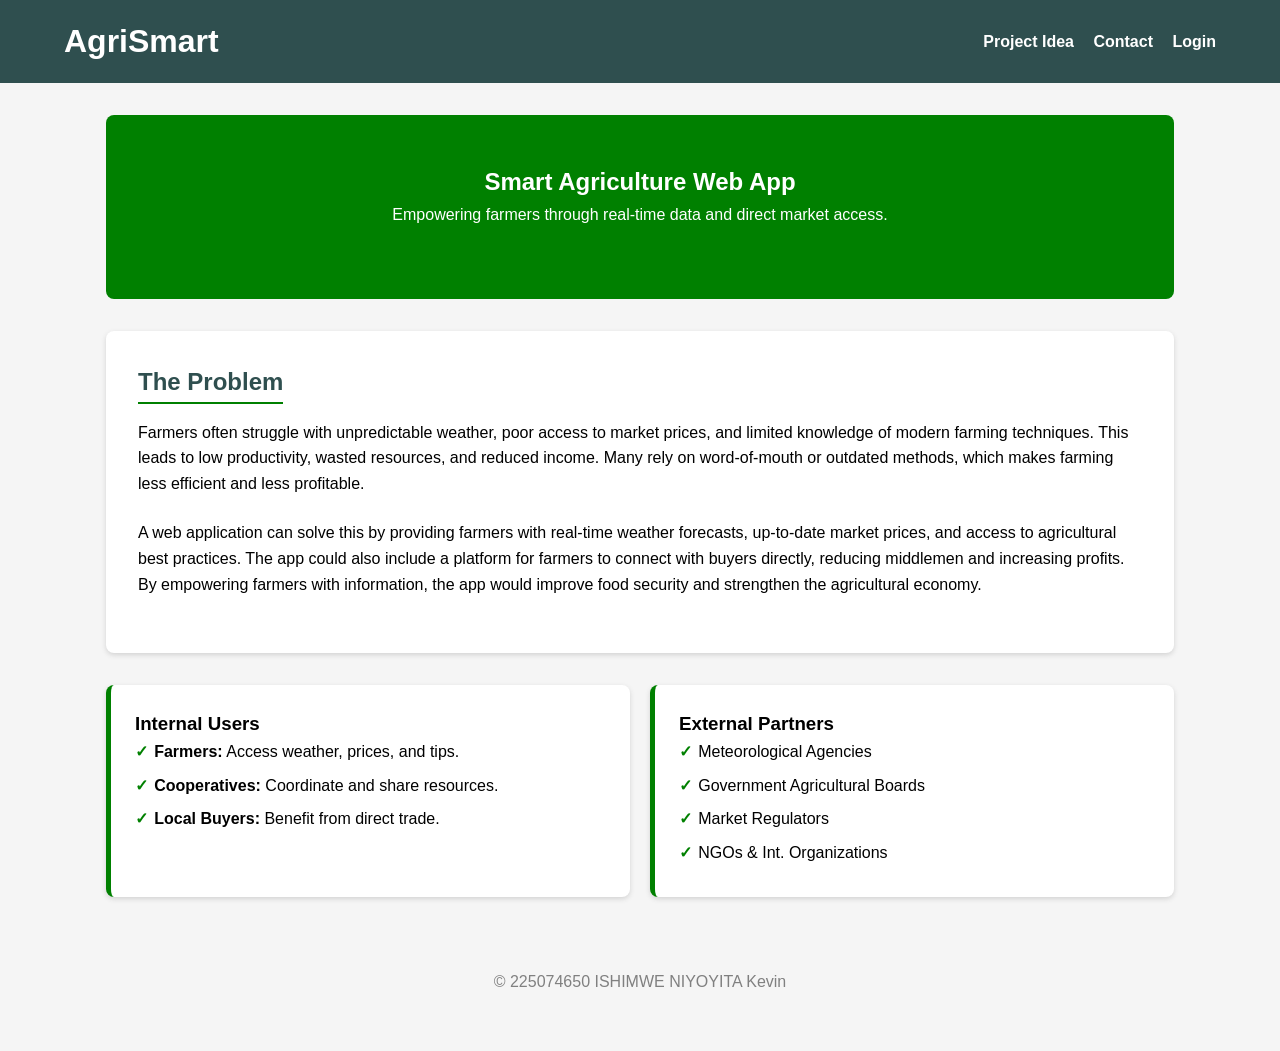
==== index.html @ c838c7bc "Add files via upload" ====
<!DOCTYPE html>
<html lang="en">
<head>
    <meta charset="UTF-8">
    <meta name="viewport" content="width=device-width, initial-scale=1.0">
    <title>Smart Agriculture - About</title>
    <link rel="stylesheet" type="text/css" href="style.css">
</head>

<body>
    
    <header>
        <h1>AgriSmart</h1>
        <nav>
            <a href="index.html">Project Idea</a>
            <a href="contact.html">Contact</a>
            <a href="login.html">Login</a>
        </nav>
    </header>

    <div class="container">
        <section class="hero">
            <h1>Smart Agriculture Web App</h1>
            <p>Empowering farmers through real-time data and direct market access.</p>
        </section>

        <article class="content-section">
            <h2>The Problem</h2>
            <p>Farmers often struggle with unpredictable weather, poor access to market prices, and limited knowledge of modern farming techniques. This leads to low productivity, wasted resources, and reduced income. Many rely on word-of-mouth or outdated methods, which makes farming less efficient and less profitable.</p>
            <p>A web application can solve this by providing farmers with real-time weather forecasts, up-to-date market prices, and access to agricultural best practices. The app could also include a platform for farmers to connect with buyers directly, reducing middlemen and increasing profits. By empowering farmers with information, the app would improve food security and strengthen the agricultural economy.</p>
        </article>

        <div class="grid">
            <div class="card">
                <h3>Internal Users</h3>
                <ul>
                    <li><strong>Farmers:</strong> Access weather, prices, and tips.</li>
                    <li><strong>Cooperatives:</strong> Coordinate and share resources.</li>
                    <li><strong>Local Buyers:</strong> Benefit from direct trade.</li>
                </ul>
            </div>
            <div class="card">
                <h3>External Partners</h3>
                <ul>
                    <li>Meteorological Agencies</li>
                    <li>Government Agricultural Boards</li>
                    <li>Market Regulators</li>
                    <li>NGOs & Int. Organizations</li>
                </ul>
            </div>
        </div>
    </div>

    <footer>
        <p>&copy; 225074650 ISHIMWE NIYOYITA Kevin</p>
    </footer>

</body>
</html>
---- style.css ----
/* BASE STYLES */
*{
    margin:0;
    padding:0;
    box-sizing:border-box;
}

body{
    font-family:sans-serif;
    line-height:1.6;
    color:black;
    background:whitesmoke;
}

/* HEADER */
header{
    background:darkslategray;
    color:white;
    padding:1rem 5%;
    display:flex;
    justify-content:space-between;
    align-items:center;
}

nav a{
    color:white;
    text-decoration:none;
    margin-left:15px;
    font-weight:bold;
}

nav a:hover{
    color:dodgerblue;
}

/* CONTAINER */
.container{
    max-width:1100px;
    margin:2rem auto;
    padding:0 1rem;
}

/* HERO SECTION */
.hero{
    background:green;
    color:white;
    padding:3rem 1rem;
    text-align:center;
    border-radius:8px;
    margin-bottom:2rem;
}

/* CONTENT SECTION */
.content-section{
    background:white;
    padding:2rem;
    border-radius:8px;
    margin-bottom:2rem;
    box-shadow:0 2px 5px lightgray;
}

h2{
    color:darkslategray;
    margin-bottom:1rem;
    border-bottom:2px solid green;
    display:inline-block;
}

p{
    margin-bottom:1.5rem;
}

/* GRID */
.grid{
    display:grid;
    grid-template-columns:repeat(auto-fit, minmax(300px, 1fr));
    gap:20px;
}

/* CARD */
.card{
    background:white;
    padding:1.5rem;
    border-radius:8px;
    border-left:5px solid green;
    box-shadow:0 2px 5px lightgray;
}

/* LIST */
ul{
    list-style:none;
}

ul li{
    margin-bottom:0.5rem;
    padding-left:1.2rem;
    position:relative;
}

ul li::before{
    content:"✓";
    position:absolute;
    left:0;
    color:green;
    font-weight:bold;
}

/* LOGIN PAGE */
.login-card{
    background:white;
    padding:2rem;
    border-radius:8px;
    box-shadow:0 2px 10px lightgray;
}

.form-group{
    margin-bottom:15px;
}

label{
    display:block;
    margin-bottom:5px;
    font-weight:bold;
}

input,
select,
textarea{
    width:100%;
    padding:10px;
    border:1px solid silver;
    border-radius:5px;
}

button{
    width:100%;
    padding:12px;
    background:green;
    color:white;
    border:none;
    border-radius:5px;
    font-size:16px;
    cursor:pointer;
}

button:hover{
    background:seagreen;
}

/* CONTACT PAGE */
.form-card{
    background:white;
    padding:2rem;
    border-radius:8px;
    box-shadow:0 4px 10px lightgray;
}

/* FOOTER */
footer{
    text-align:center;
    padding:2rem;
    color:gray;
    margin-top:40px;
}

/*    login links   */
.login-links{
    display:flex;
    flex-direction:column;
    gap:15px;
}

.btn{
    display:block;
    text-align:center;
    background:green;
    color:white;
    padding:12px;
    text-decoration:none;
    border-radius:5px;
    font-weight:bold;
}

.btn:hover{
    background:seagreen;
}
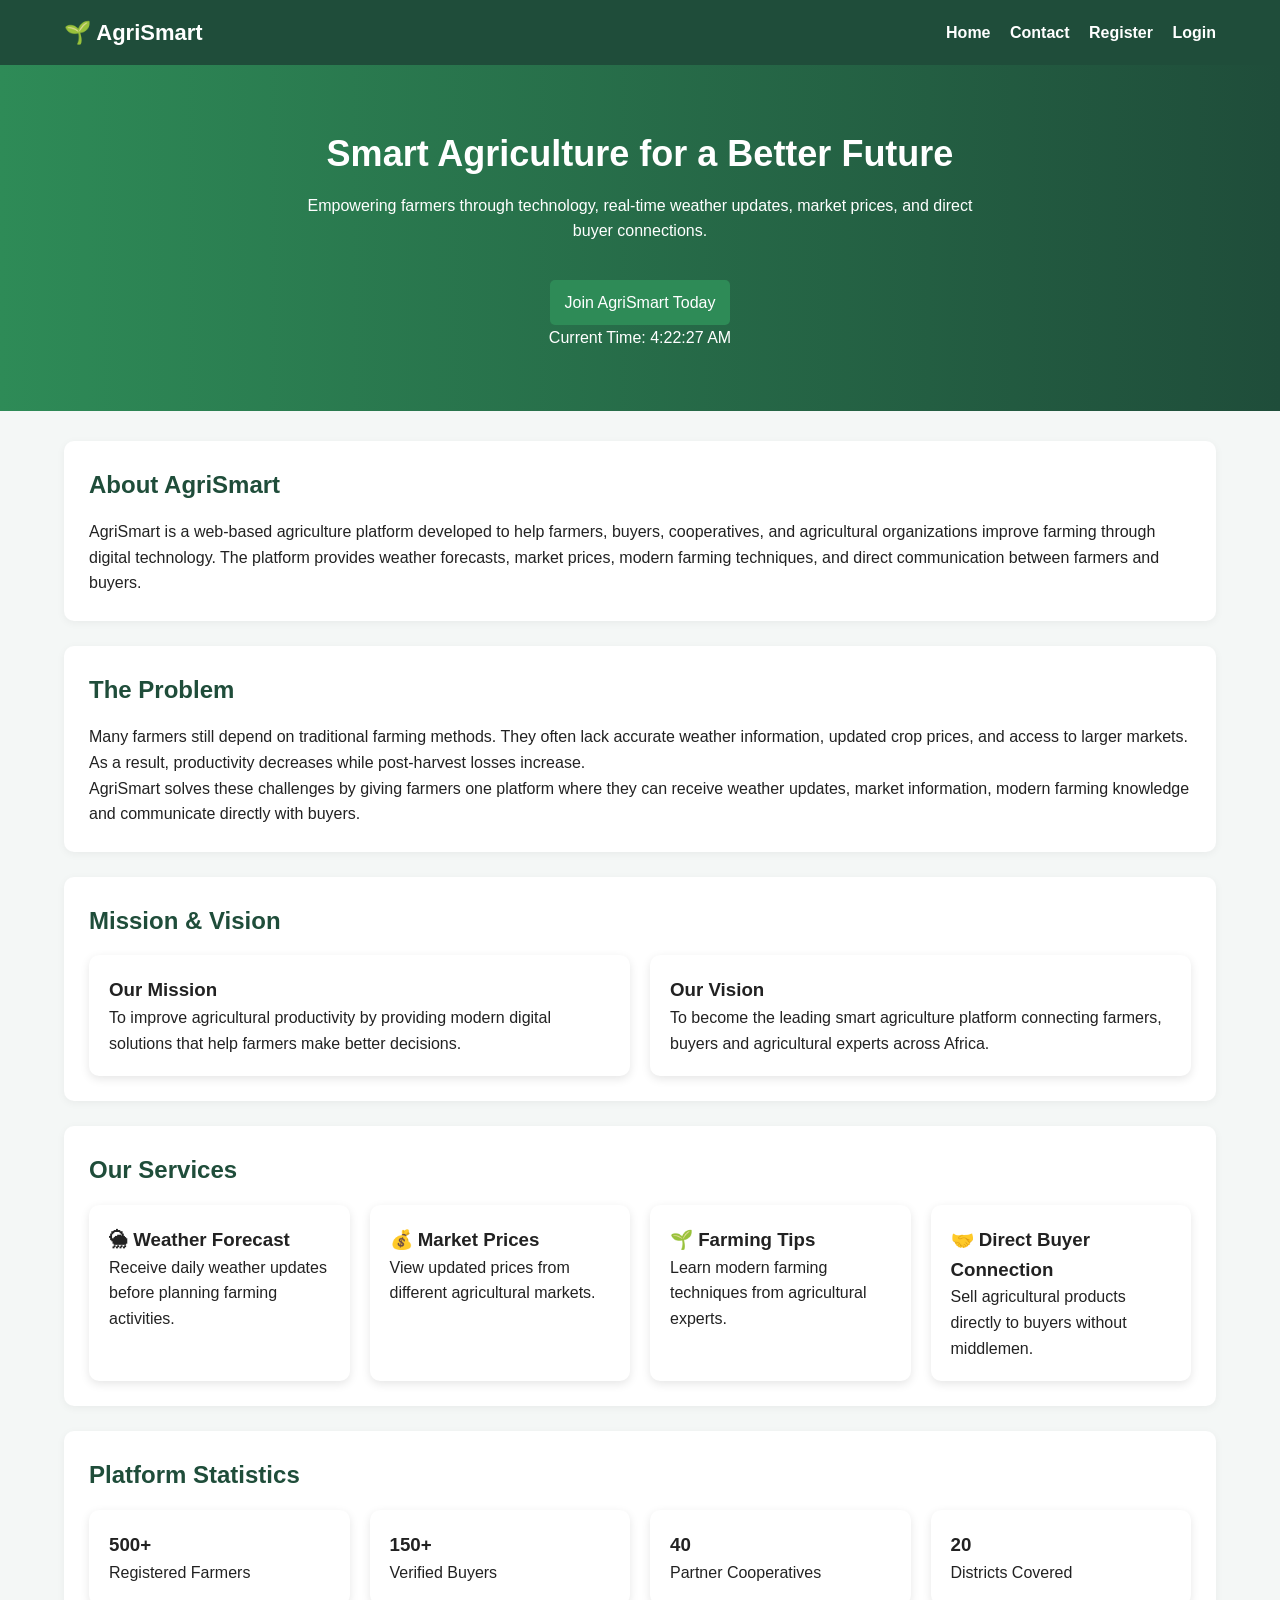
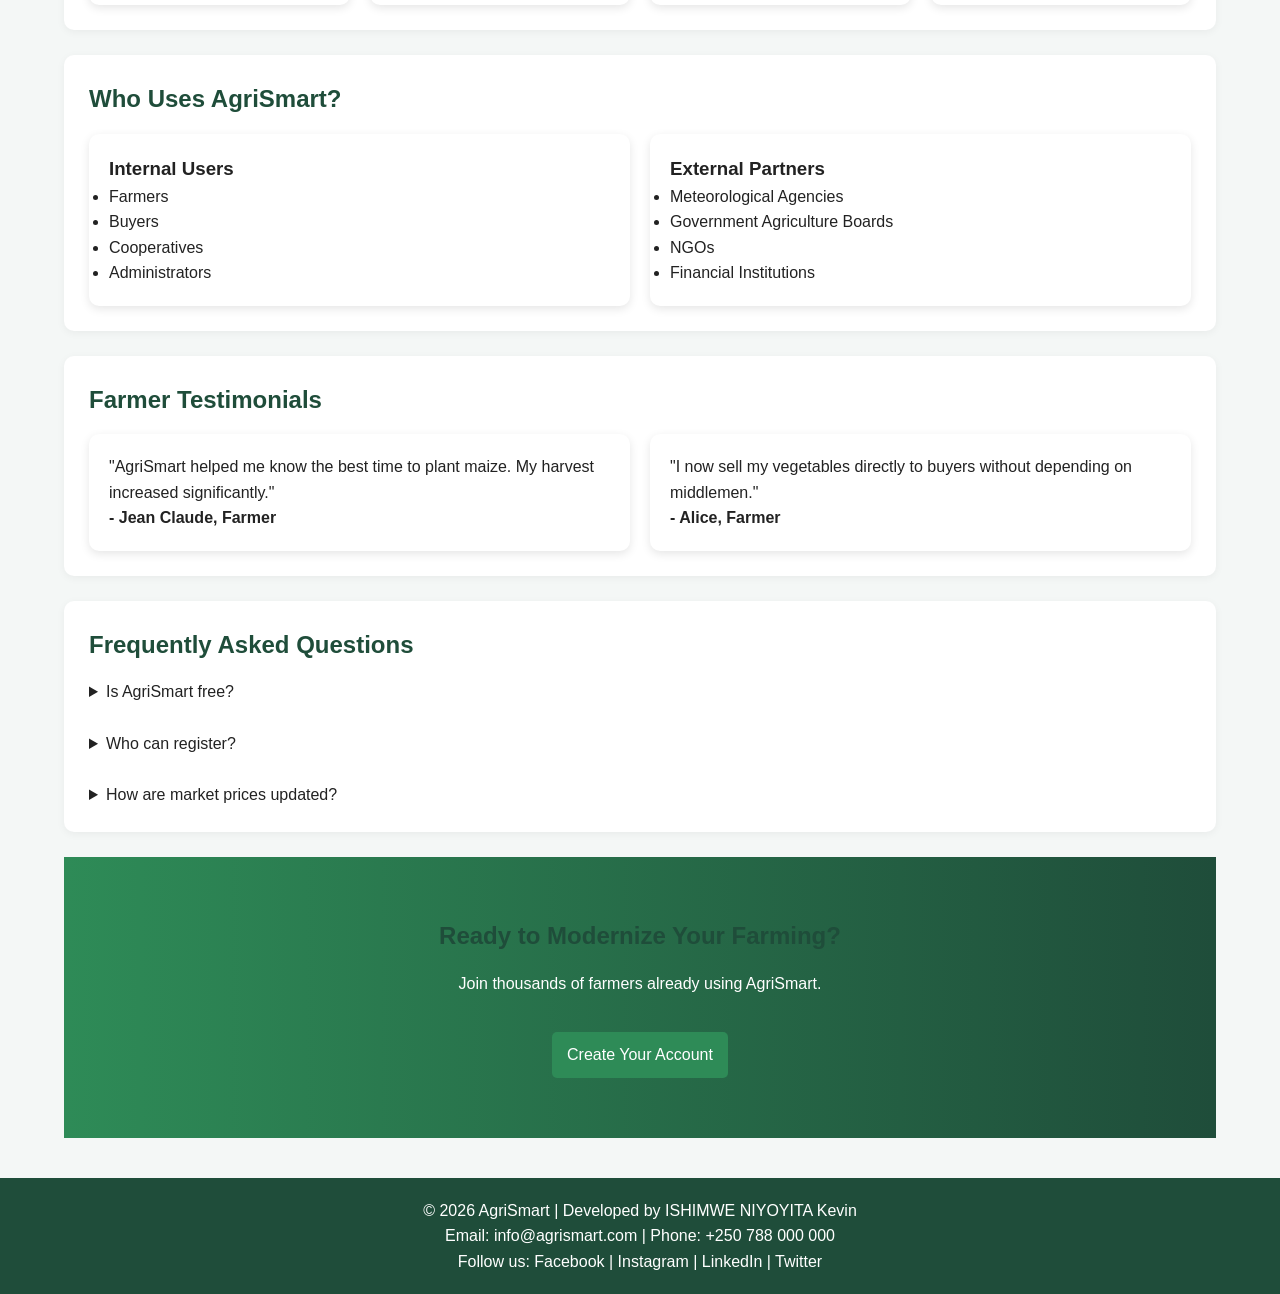
==== commit 37432a87: "Initial commit" ====
--- a/index.html
+++ b/index.html
@@ -1,59 +1,421 @@
-<!DOCTYPE html>
-<html lang="en">
-<head>
-    <meta charset="UTF-8">
-    <meta name="viewport" content="width=device-width, initial-scale=1.0">
-    <title>Smart Agriculture - About</title>
-    <link rel="stylesheet" type="text/css" href="style.css">
-</head>
-
-<body>
-    
-    <header>
-        <h1>AgriSmart</h1>
-        <nav>
-            <a href="index.html">Project Idea</a>
-            <a href="contact.html">Contact</a>
-            <a href="login.html">Login</a>
-        </nav>
-    </header>
-
-    <div class="container">
-        <section class="hero">
-            <h1>Smart Agriculture Web App</h1>
-            <p>Empowering farmers through real-time data and direct market access.</p>
-        </section>
-
-        <article class="content-section">
-            <h2>The Problem</h2>
-            <p>Farmers often struggle with unpredictable weather, poor access to market prices, and limited knowledge of modern farming techniques. This leads to low productivity, wasted resources, and reduced income. Many rely on word-of-mouth or outdated methods, which makes farming less efficient and less profitable.</p>
-            <p>A web application can solve this by providing farmers with real-time weather forecasts, up-to-date market prices, and access to agricultural best practices. The app could also include a platform for farmers to connect with buyers directly, reducing middlemen and increasing profits. By empowering farmers with information, the app would improve food security and strengthen the agricultural economy.</p>
-        </article>
-
-        <div class="grid">
-            <div class="card">
-                <h3>Internal Users</h3>
-                <ul>
-                    <li><strong>Farmers:</strong> Access weather, prices, and tips.</li>
-                    <li><strong>Cooperatives:</strong> Coordinate and share resources.</li>
-                    <li><strong>Local Buyers:</strong> Benefit from direct trade.</li>
-                </ul>
-            </div>
-            <div class="card">
-                <h3>External Partners</h3>
-                <ul>
-                    <li>Meteorological Agencies</li>
-                    <li>Government Agricultural Boards</li>
-                    <li>Market Regulators</li>
-                    <li>NGOs & Int. Organizations</li>
-                </ul>
-            </div>
-        </div>
-    </div>
-
-    <footer>
-        <p>&copy; 225074650 ISHIMWE NIYOYITA Kevin</p>
-    </footer>
-
-</body>
+<!DOCTYPE html>
+<html lang="en">
+<head>
+    <meta charset="UTF-8">
+    <meta name="viewport" content="width=device-width, initial-scale=1.0">
+    <title>AgriSmart | Home</title>
+
+    <link rel="stylesheet" href="style.css">
+</head>
+
+<body>
+
+<header>
+
+    <div class="logo">
+        <h1>🌱 AgriSmart</h1>
+    </div>
+
+    <nav>
+
+        <a href="index.html">Home</a>
+        <a href="contact.html">Contact</a>
+        <a href="register.html">Register</a>
+        <a href="login.html">Login</a>
+
+    </nav>
+
+</header>
+
+<main>
+
+<section class="hero">
+
+    <h1>Smart Agriculture for a Better Future</h1>
+
+    <p>
+        Empowering farmers through technology, real-time weather updates,
+        market prices, and direct buyer connections.
+    </p>
+
+    <br>
+
+    <a href="register.html" class="btn">
+        Join AgriSmart Today
+    </a>
+
+</section>
+
+<div class="container">
+
+<section class="content-section">
+
+<h2>About AgriSmart</h2>
+
+<p>
+
+AgriSmart is a web-based agriculture platform developed to help farmers,
+buyers, cooperatives, and agricultural organizations improve farming
+through digital technology.
+
+The platform provides weather forecasts, market prices, modern farming
+techniques, and direct communication between farmers and buyers.
+
+</p>
+
+</section>
+
+<section class="content-section">
+
+<h2>The Problem</h2>
+
+<p>
+
+Many farmers still depend on traditional farming methods.
+They often lack accurate weather information, updated crop prices,
+and access to larger markets.
+
+As a result, productivity decreases while post-harvest losses increase.
+
+</p>
+
+<p>
+
+AgriSmart solves these challenges by giving farmers one platform where
+they can receive weather updates, market information,
+modern farming knowledge and communicate directly with buyers.
+
+</p>
+
+</section>
+
+<section class="content-section">
+
+<h2>Mission & Vision</h2>
+
+<div class="grid">
+
+<div class="card">
+
+<h3>Our Mission</h3>
+
+<p>
+
+To improve agricultural productivity by providing
+modern digital solutions that help farmers make
+better decisions.
+
+</p>
+
+</div>
+
+<div class="card">
+
+<h3>Our Vision</h3>
+
+<p>
+
+To become the leading smart agriculture platform
+connecting farmers, buyers and agricultural experts
+across Africa.
+
+</p>
+
+</div>
+
+</div>
+
+</section>
+
+<section class="content-section">
+
+<h2>Our Services</h2>
+
+<div class="grid">
+
+<div class="card">
+
+<h3>🌦 Weather Forecast</h3>
+
+<p>
+
+Receive daily weather updates before planning farming activities.
+
+</p>
+
+</div>
+
+<div class="card">
+
+<h3>💰 Market Prices</h3>
+
+<p>
+
+View updated prices from different agricultural markets.
+
+</p>
+
+</div>
+
+<div class="card">
+
+<h3>🌱 Farming Tips</h3>
+
+<p>
+
+Learn modern farming techniques from agricultural experts.
+
+</p>
+
+</div>
+
+<div class="card">
+
+<h3>🤝 Direct Buyer Connection</h3>
+
+<p>
+
+Sell agricultural products directly to buyers without
+middlemen.
+
+</p>
+
+</div>
+
+</div>
+
+</section>
+
+<section class="content-section">
+
+<h2>Platform Statistics</h2>
+
+<div class="grid">
+
+<div class="card">
+
+<h3>500+</h3>
+
+<p>Registered Farmers</p>
+
+</div>
+
+<div class="card">
+
+<h3>150+</h3>
+
+<p>Verified Buyers</p>
+
+</div>
+
+<div class="card">
+
+<h3>40</h3>
+
+<p>Partner Cooperatives</p>
+
+</div>
+
+<div class="card">
+
+<h3>20</h3>
+
+<p>Districts Covered</p>
+
+</div>
+
+</div>
+
+</section>
+
+<section class="content-section">
+
+<h2>Who Uses AgriSmart?</h2>
+
+<div class="grid">
+
+<div class="card">
+
+<h3>Internal Users</h3>
+
+<ul>
+
+<li>Farmers</li>
+
+<li>Buyers</li>
+
+<li>Cooperatives</li>
+
+<li>Administrators</li>
+
+</ul>
+
+</div>
+
+<div class="card">
+
+<h3>External Partners</h3>
+
+<ul>
+
+<li>Meteorological Agencies</li>
+
+<li>Government Agriculture Boards</li>
+
+<li>NGOs</li>
+
+<li>Financial Institutions</li>
+
+</ul>
+
+</div>
+
+</div>
+
+</section>
+
+<section class="content-section">
+
+<h2>Farmer Testimonials</h2>
+
+<div class="grid">
+
+<div class="card">
+
+<p>
+
+"AgriSmart helped me know the best time to plant maize.
+My harvest increased significantly."
+
+</p>
+
+<strong>- Jean Claude, Farmer</strong>
+
+</div>
+
+<div class="card">
+
+<p>
+
+"I now sell my vegetables directly to buyers
+without depending on middlemen."
+
+</p>
+
+<strong>- Alice, Farmer</strong>
+
+</div>
+
+</div>
+
+</section>
+
+<section class="content-section">
+
+<h2>Frequently Asked Questions</h2>
+
+<details>
+
+<summary>Is AgriSmart free?</summary>
+
+<p>
+
+Yes. Registration is completely free.
+
+</p>
+
+</details>
+
+<br>
+
+<details>
+
+<summary>Who can register?</summary>
+
+<p>
+
+Farmers, buyers, cooperatives and agricultural organizations.
+
+</p>
+
+</details>
+
+<br>
+
+<details>
+
+<summary>How are market prices updated?</summary>
+
+<p>
+
+Administrators update prices regularly using information
+from authorized agricultural markets.
+
+</p>
+
+</details>
+
+</section>
+
+<section class="hero">
+
+<h2>Ready to Modernize Your Farming?</h2>
+
+<p>
+
+Join thousands of farmers already using AgriSmart.
+
+</p>
+
+<br>
+
+<a href="register.html" class="btn">
+
+Create Your Account
+
+</a>
+
+</section>
+
+</div>
+
+</main>
+
+<footer>
+
+<p>
+
+© 2026 AgriSmart |
+Developed by ISHIMWE NIYOYITA Kevin
+
+</p>
+
+<p>
+
+Email:
+info@agrismart.com
+
+|
+
+Phone:
++250 788 000 000
+
+</p>
+
+<p>
+
+Follow us:
+
+Facebook |
+Instagram |
+LinkedIn |
+Twitter
+
+</p>
+
+</footer>
+
+<script src="script.js"></script>
+
+</body>
 </html>
--- a/style.css
+++ b/style.css
@@ -1,186 +1,327 @@
-/* BASE STYLES */
-*{
-    margin:0;
-    padding:0;
-    box-sizing:border-box;
-}
-
-body{
-    font-family:sans-serif;
-    line-height:1.6;
-    color:black;
-    background:whitesmoke;
-}
-
-/* HEADER */
-header{
-    background:darkslategray;
-    color:white;
-    padding:1rem 5%;
-    display:flex;
-    justify-content:space-between;
-    align-items:center;
-}
-
-nav a{
-    color:white;
-    text-decoration:none;
-    margin-left:15px;
-    font-weight:bold;
-}
-
-nav a:hover{
-    color:dodgerblue;
-}
-
-/* CONTAINER */
-.container{
-    max-width:1100px;
-    margin:2rem auto;
-    padding:0 1rem;
-}
-
-/* HERO SECTION */
-.hero{
-    background:green;
-    color:white;
-    padding:3rem 1rem;
-    text-align:center;
-    border-radius:8px;
-    margin-bottom:2rem;
-}
-
-/* CONTENT SECTION */
-.content-section{
-    background:white;
-    padding:2rem;
-    border-radius:8px;
-    margin-bottom:2rem;
-    box-shadow:0 2px 5px lightgray;
-}
-
-h2{
-    color:darkslategray;
-    margin-bottom:1rem;
-    border-bottom:2px solid green;
-    display:inline-block;
-}
-
-p{
-    margin-bottom:1.5rem;
-}
-
-/* GRID */
-.grid{
-    display:grid;
-    grid-template-columns:repeat(auto-fit, minmax(300px, 1fr));
-    gap:20px;
-}
-
-/* CARD */
-.card{
-    background:white;
-    padding:1.5rem;
-    border-radius:8px;
-    border-left:5px solid green;
-    box-shadow:0 2px 5px lightgray;
-}
-
-/* LIST */
-ul{
-    list-style:none;
-}
-
-ul li{
-    margin-bottom:0.5rem;
-    padding-left:1.2rem;
-    position:relative;
-}
-
-ul li::before{
-    content:"✓";
-    position:absolute;
-    left:0;
-    color:green;
-    font-weight:bold;
-}
-
-/* LOGIN PAGE */
-.login-card{
-    background:white;
-    padding:2rem;
-    border-radius:8px;
-    box-shadow:0 2px 10px lightgray;
-}
-
-.form-group{
-    margin-bottom:15px;
-}
-
-label{
-    display:block;
-    margin-bottom:5px;
-    font-weight:bold;
-}
-
-input,
-select,
-textarea{
-    width:100%;
-    padding:10px;
-    border:1px solid silver;
-    border-radius:5px;
-}
-
-button{
-    width:100%;
-    padding:12px;
-    background:green;
-    color:white;
-    border:none;
-    border-radius:5px;
-    font-size:16px;
-    cursor:pointer;
-}
-
-button:hover{
-    background:seagreen;
-}
-
-/* CONTACT PAGE */
-.form-card{
-    background:white;
-    padding:2rem;
-    border-radius:8px;
-    box-shadow:0 4px 10px lightgray;
-}
-
-/* FOOTER */
-footer{
-    text-align:center;
-    padding:2rem;
-    color:gray;
-    margin-top:40px;
-}
-
-/*    login links   */
-.login-links{
-    display:flex;
-    flex-direction:column;
-    gap:15px;
-}
-
-.btn{
-    display:block;
-    text-align:center;
-    background:green;
-    color:white;
-    padding:12px;
-    text-decoration:none;
-    border-radius:5px;
-    font-weight:bold;
-}
-
-.btn:hover{
-    background:seagreen;
+* {
+    margin: 0;
+    padding: 0;
+    box-sizing: border-box;
+    font-family: Arial, sans-serif;
+}
+
+/* =========================
+   BODY
+========================= */
+
+body {
+    background: #f4f7f6;
+    color: #222;
+    line-height: 1.6;
+}
+
+/* =========================
+   HEADER
+========================= */
+
+header {
+    background: #1f4d3a;
+    color: white;
+    padding: 15px 5%;
+    display: flex;
+    justify-content: space-between;
+    align-items: center;
+}
+
+.logo h1 {
+    font-size: 22px;
+}
+
+nav a {
+    color: white;
+    text-decoration: none;
+    margin-left: 15px;
+    font-weight: bold;
+    transition: 0.3s;
+}
+
+nav a:hover {
+    color: #ffd700;
+}
+
+/* =========================
+   HERO SECTION
+========================= */
+
+.hero {
+    background: linear-gradient(to right, #2e8b57, #1f4d3a);
+    color: white;
+    padding: 60px 20px;
+    text-align: center;
+}
+
+.hero h1 {
+    font-size: 36px;
+    margin-bottom: 10px;
+}
+
+.hero p {
+    max-width: 700px;
+    margin: auto;
+}
+
+/* =========================
+   CONTAINER
+========================= */
+
+.container {
+    width: 90%;
+    max-width: 1200px;
+    margin: 30px auto;
+}
+
+/* =========================
+   GRID SYSTEM
+========================= */
+
+.grid {
+    display: grid;
+    grid-template-columns: repeat(auto-fit, minmax(250px, 1fr));
+    gap: 20px;
+}
+
+/* =========================
+   CARDS
+========================= */
+
+.card {
+    background: white;
+    padding: 20px;
+    border-radius: 10px;
+    box-shadow: 0 3px 10px rgba(0,0,0,0.1);
+    transition: 0.3s;
+}
+
+.card:hover {
+    transform: translateY(-5px);
+}
+
+/* =========================
+   CONTENT SECTIONS
+========================= */
+
+.content-section {
+    background: white;
+    padding: 25px;
+    margin: 25px 0;
+    border-radius: 10px;
+    box-shadow: 0 2px 8px rgba(0,0,0,0.05);
+}
+
+h2 {
+    margin-bottom: 15px;
+    color: #1f4d3a;
+}
+
+/* =========================
+   BUTTONS
+========================= */
+
+.btn {
+    display: inline-block;
+    background: #2e8b57;
+    color: white;
+    padding: 10px 15px;
+    text-decoration: none;
+    border-radius: 5px;
+    margin-top: 10px;
+    transition: 0.3s;
+}
+
+.btn:hover {
+    background: #246b45;
+}
+
+/* =========================
+   FORMS
+========================= */
+
+.form-group {
+    margin-bottom: 15px;
+}
+
+label {
+    display: block;
+    margin-bottom: 5px;
+    font-weight: bold;
+}
+
+input,
+select,
+textarea {
+    width: 100%;
+    padding: 10px;
+    border: 1px solid #ccc;
+    border-radius: 5px;
+}
+
+button {
+    background: #2e8b57;
+    color: white;
+    border: none;
+    padding: 12px;
+    width: 100%;
+    border-radius: 5px;
+    cursor: pointer;
+    font-size: 16px;
+}
+
+button:hover {
+    background: #246b45;
+}
+
+/* =========================
+   LOGIN / REGISTER LAYOUT
+========================= */
+
+.login-container,
+.register-container {
+    display: flex;
+    gap: 20px;
+    margin-top: 30px;
+}
+
+.login-info,
+.register-info {
+    flex: 1;
+}
+
+.login-card,
+.register-card {
+    flex: 1;
+    background: white;
+    padding: 20px;
+    border-radius: 10px;
+    box-shadow: 0 3px 10px rgba(0,0,0,0.1);
+}
+
+/* =========================
+   DASHBOARD LAYOUT
+========================= */
+
+.dashboard-container {
+    display: flex;
+}
+
+/* Sidebar */
+
+.sidebar {
+    width: 220px;
+    background: #1f4d3a;
+    color: white;
+    min-height: 100vh;
+    padding: 20px;
+}
+
+.sidebar h2 {
+    color: white;
+    margin-bottom: 15px;
+}
+
+.sidebar ul {
+    list-style: none;
+}
+
+.sidebar ul li {
+    margin: 15px 0;
+}
+
+.sidebar ul li a {
+    color: white;
+    text-decoration: none;
+    display: block;
+    transition: 0.3s;
+}
+
+.sidebar ul li a:hover {
+    color: #ffd700;
+}
+
+/* Dashboard main */
+
+.dashboard-main {
+    flex: 1;
+    padding: 20px;
+}
+
+/* Welcome box */
+
+.welcome-box {
+    background: #2e8b57;
+    color: white;
+    padding: 20px;
+    border-radius: 10px;
+    margin-bottom: 20px;
+}
+
+/* Stats */
+
+.stats-grid {
+    display: grid;
+    grid-template-columns: repeat(auto-fit, minmax(180px, 1fr));
+    gap: 15px;
+    margin-bottom: 20px;
+}
+
+.stat-card {
+    background: white;
+    padding: 15px;
+    border-radius: 10px;
+    text-align: center;
+    box-shadow: 0 2px 6px rgba(0,0,0,0.1);
+}
+
+/* Dashboard cards */
+
+.dashboard-grid {
+    display: grid;
+    grid-template-columns: repeat(auto-fit, minmax(220px, 1fr));
+    gap: 20px;
+}
+
+/* =========================
+   FOOTER
+========================= */
+
+footer {
+    background: #1f4d3a;
+    color: white;
+    text-align: center;
+    padding: 20px;
+    margin-top: 40px;
+}
+
+/* =========================
+   RESPONSIVE DESIGN
+========================= */
+
+@media (max-width: 768px) {
+
+    header {
+        flex-direction: column;
+        text-align: center;
+    }
+
+    nav {
+        margin-top: 10px;
+    }
+
+    .login-container,
+    .register-container {
+        flex-direction: column;
+    }
+
+    .dashboard-container {
+        flex-direction: column;
+    }
+
+    .sidebar {
+        width: 100%;
+        min-height: auto;
+    }
 }
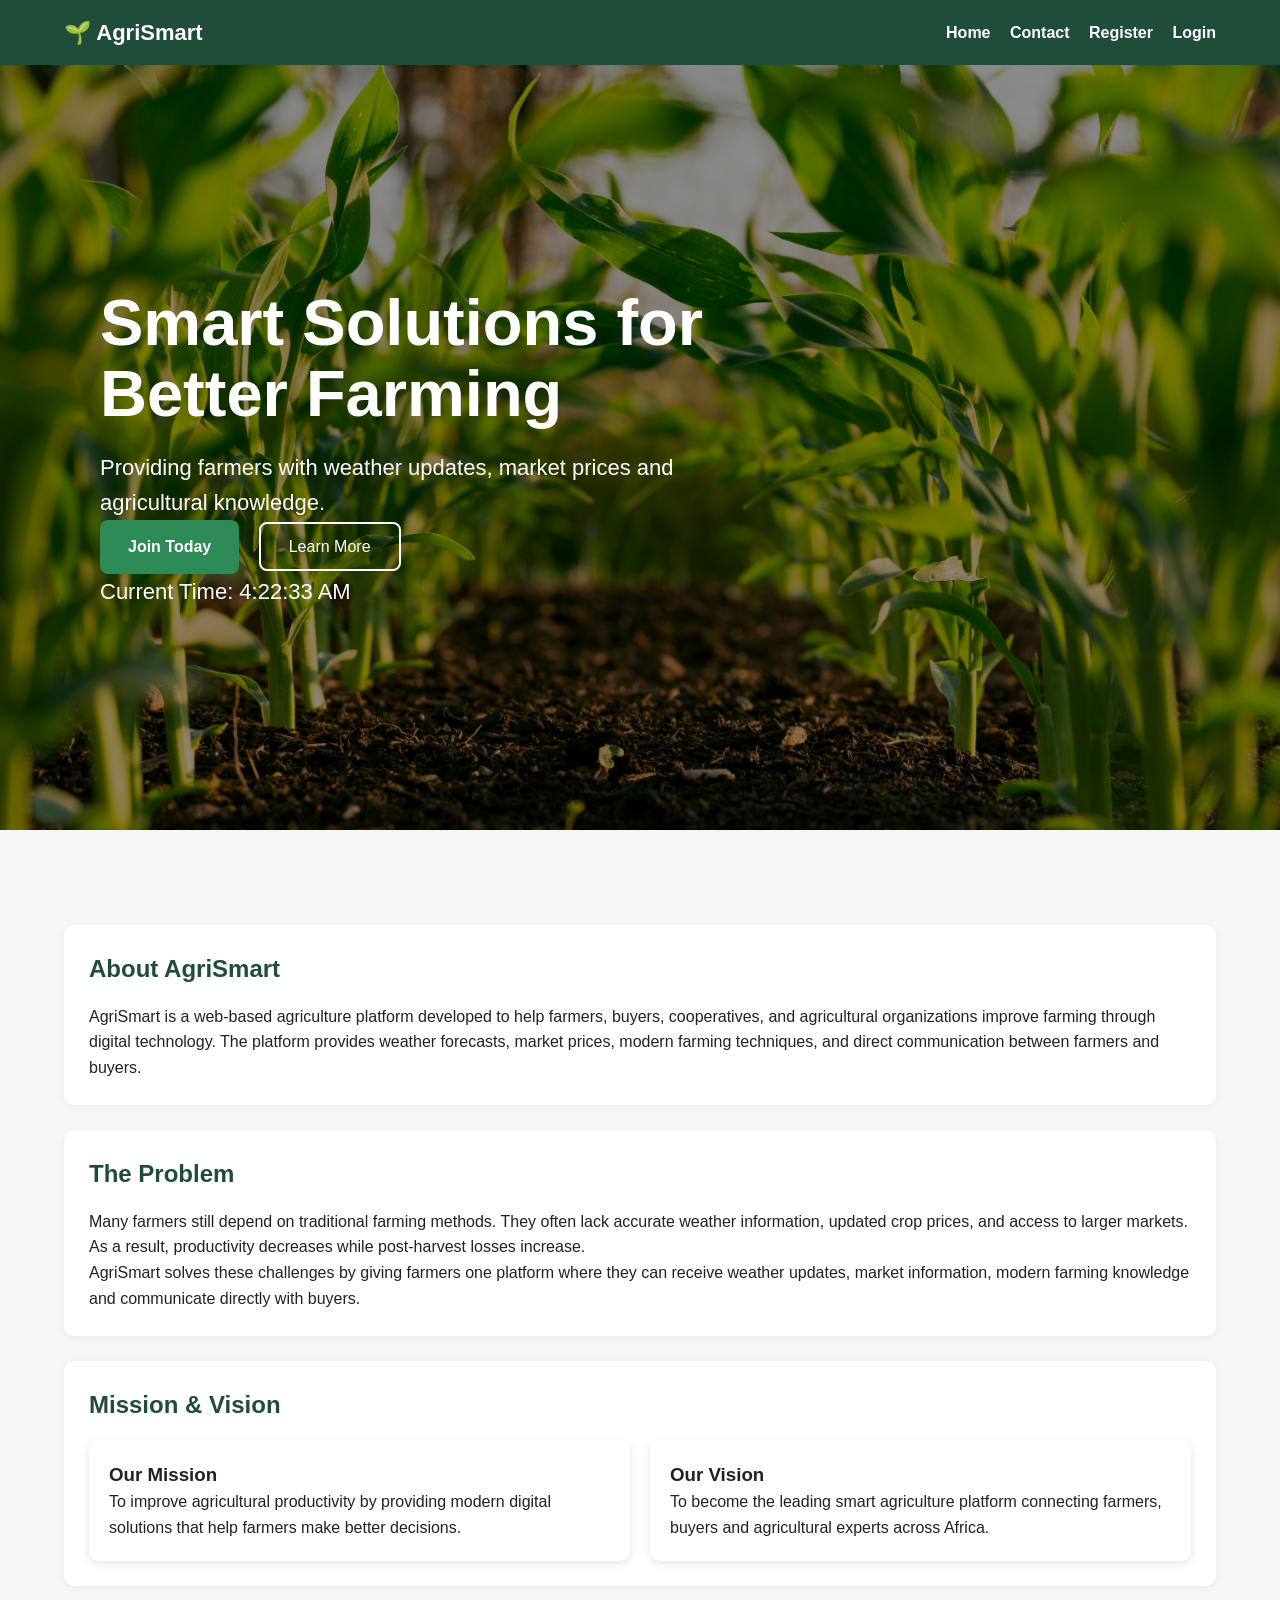
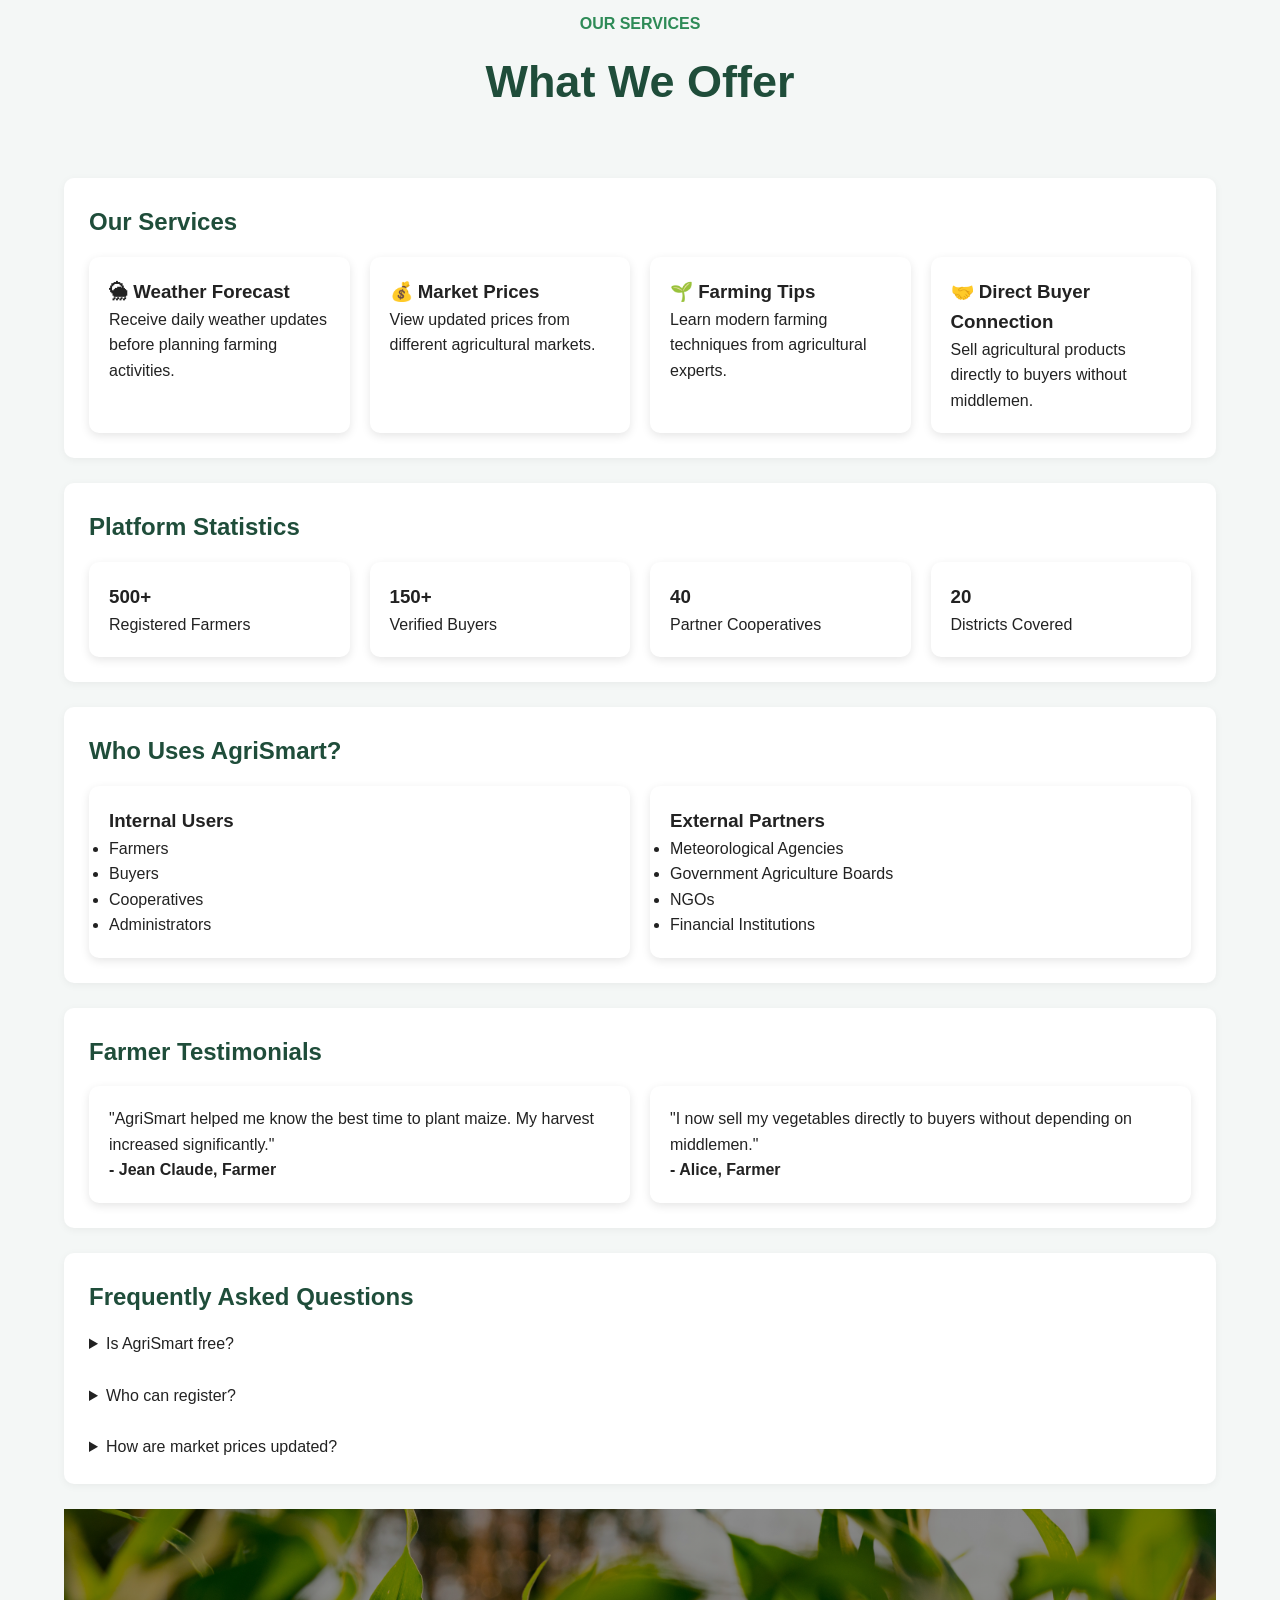
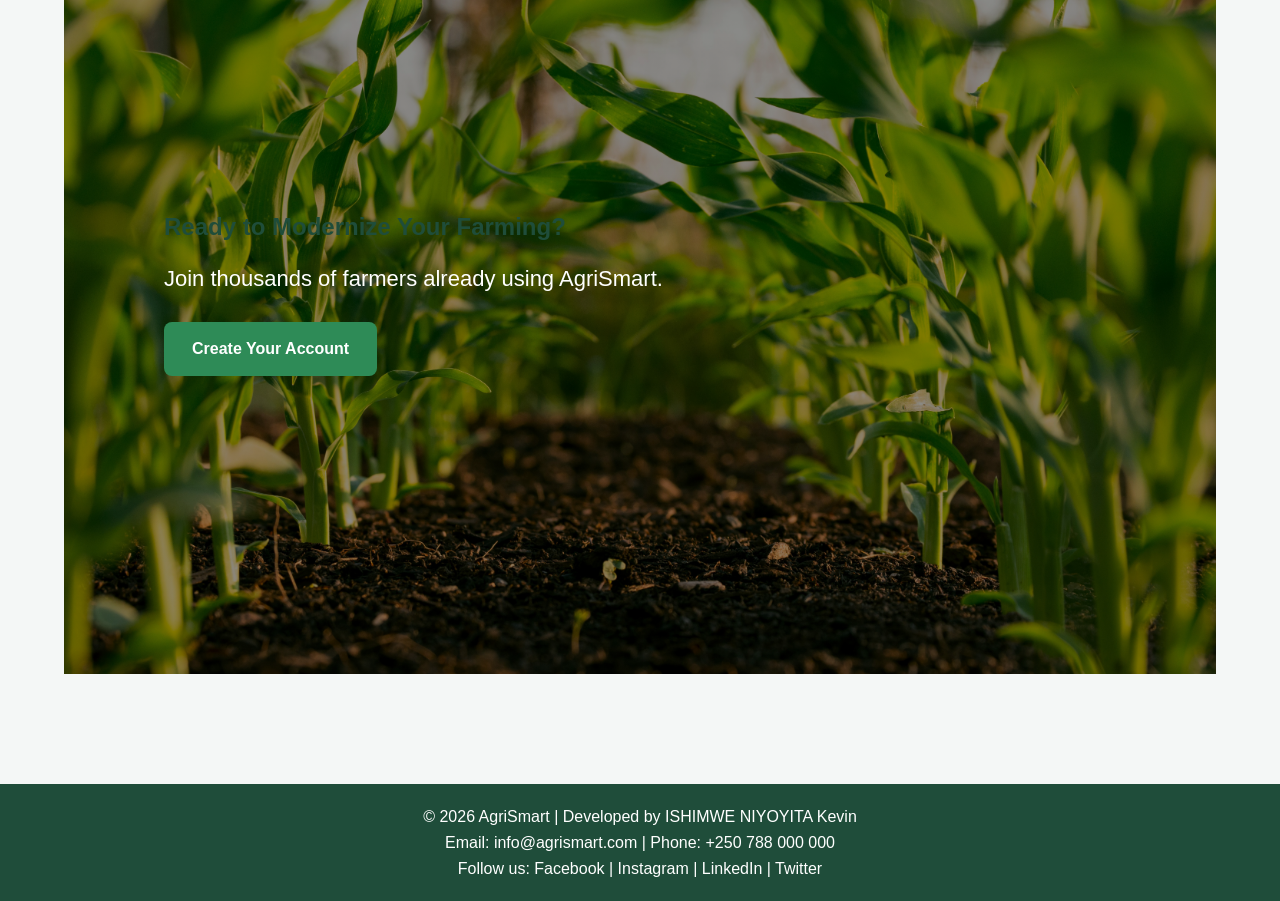
==== commit 4be1f87f: "some changes" ====
--- a/index.html
+++ b/index.html
@@ -31,18 +31,17 @@
 
 <section class="hero">
 
-    <h1>Smart Agriculture for a Better Future</h1>
+    <h1>Smart Solutions for Better Farming</h1>
 
     <p>
-        Empowering farmers through technology, real-time weather updates,
-        market prices, and direct buyer connections.
+        Providing farmers with weather updates,
+        market prices and agricultural knowledge.
     </p>
 
-    <br>
-
-    <a href="register.html" class="btn">
-        Join AgriSmart Today
-    </a>
+    <div class="hero-buttons">
+        <a href="register.html" class="btn">Join Today</a>
+        <a href="#services" class="btn-outline">Learn More</a>
+    </div>
 
 </section>
 
@@ -126,6 +125,10 @@
 </div>
 
 </section>
+<div class="section-title">
+    <span>OUR SERVICES</span>
+    <h2>What We Offer</h2>
+</div>
 
 <section class="content-section">
 
@@ -387,7 +390,6 @@
 
 © 2026 AgriSmart |
 Developed by ISHIMWE NIYOYITA Kevin
-
 </p>
 
 <p>
--- a/style.css
+++ b/style.css
@@ -48,32 +48,79 @@
    HERO SECTION
 ========================= */
 
-.hero {
-    background: linear-gradient(to right, #2e8b57, #1f4d3a);
-    color: white;
-    padding: 60px 20px;
+.hero{
+
+    height:85vh;
+
+    background:
+    linear-gradient(rgba(0,0,0,.45),
+    rgba(0,0,0,.45)),
+    url("images/hero.jpg");
+
+    background-size:cover;
+
+    background-position:center;
+
+    display:flex;
+
+    flex-direction:column;
+
+    justify-content:center;
+
+    align-items:flex-start;
+
+    padding:100px;
+
+    color:white;
+}
+
+.hero h1{
+    font-size:65px;
+    max-width:700px;
+    line-height:1.1;
+    margin-bottom:20px;
+}
+
+.hero p{
+
+    font-size:22px;
+
+    max-width:650px;
+}
+
+/* =========================
+   CONTAINER
+========================= */
+
+.container{
+
+width:90%;
+
+max-width:1200px;
+
+margin:auto;
+
+padding:70px 0;
+
+}
+/* =======================
+    SECTION
+=========================*/
+.section-title {
     text-align: center;
-}
-
-.hero h1 {
-    font-size: 36px;
-    margin-bottom: 10px;
-}
-
-.hero p {
-    max-width: 700px;
-    margin: auto;
-}
-
-/* =========================
-   CONTAINER
-========================= */
-
-.container {
-    width: 90%;
-    max-width: 1200px;
-    margin: 30px auto;
-}
+    margin-bottom: 60px;
+}
+
+.section-title span {
+    color: #2e8b57;
+    font-weight: bold;
+}
+
+.section-title h2 {
+    font-size: 45px;
+    margin-top: 10px;
+}
+
 
 /* =========================
    GRID SYSTEM
@@ -122,19 +169,58 @@
    BUTTONS
 ========================= */
 
-.btn {
-    display: inline-block;
-    background: #2e8b57;
-    color: white;
-    padding: 10px 15px;
-    text-decoration: none;
-    border-radius: 5px;
-    margin-top: 10px;
-    transition: 0.3s;
-}
-
-.btn:hover {
-    background: #246b45;
+.btn{
+
+background:#2e8b57;
+
+padding:14px 28px;
+
+border-radius:8px;
+
+text-decoration:none;
+
+color:white;
+
+display:inline-block;
+
+margin-right:15px;
+
+transition:.3s;
+
+font-weight:bold;
+}
+
+.btn:hover{
+
+background:#246b45;
+
+transform:translateY(-2px);
+
+}
+
+.btn-outline{
+
+padding:14px 28px;
+
+border:2px solid white;
+
+border-radius:8px;
+
+color:white;
+
+text-decoration:none;
+
+transition:.3s;
+
+
+}
+
+.btn-outline:hover{
+
+background:white;
+
+color:#2e8b57;
+
 }
 
 /* =========================
@@ -324,4 +410,4 @@
         width: 100%;
         min-height: auto;
     }
-}+}
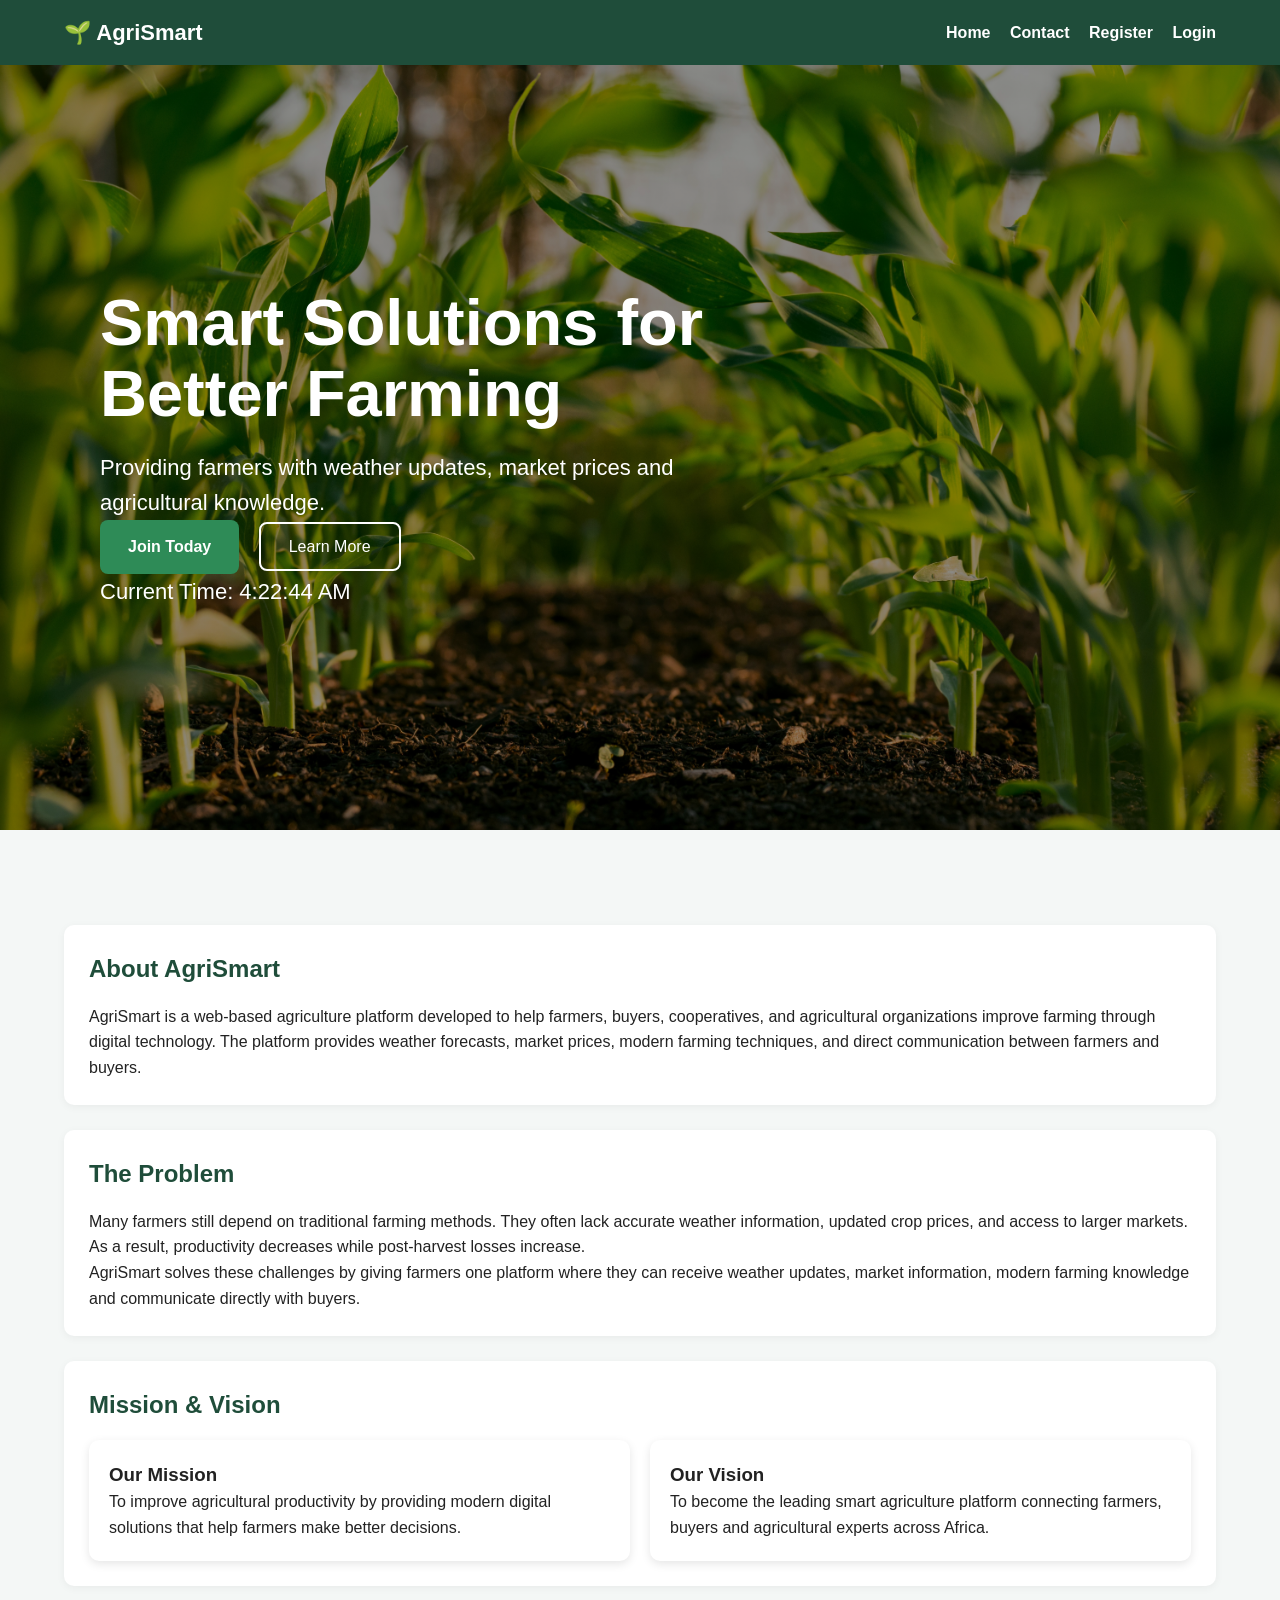
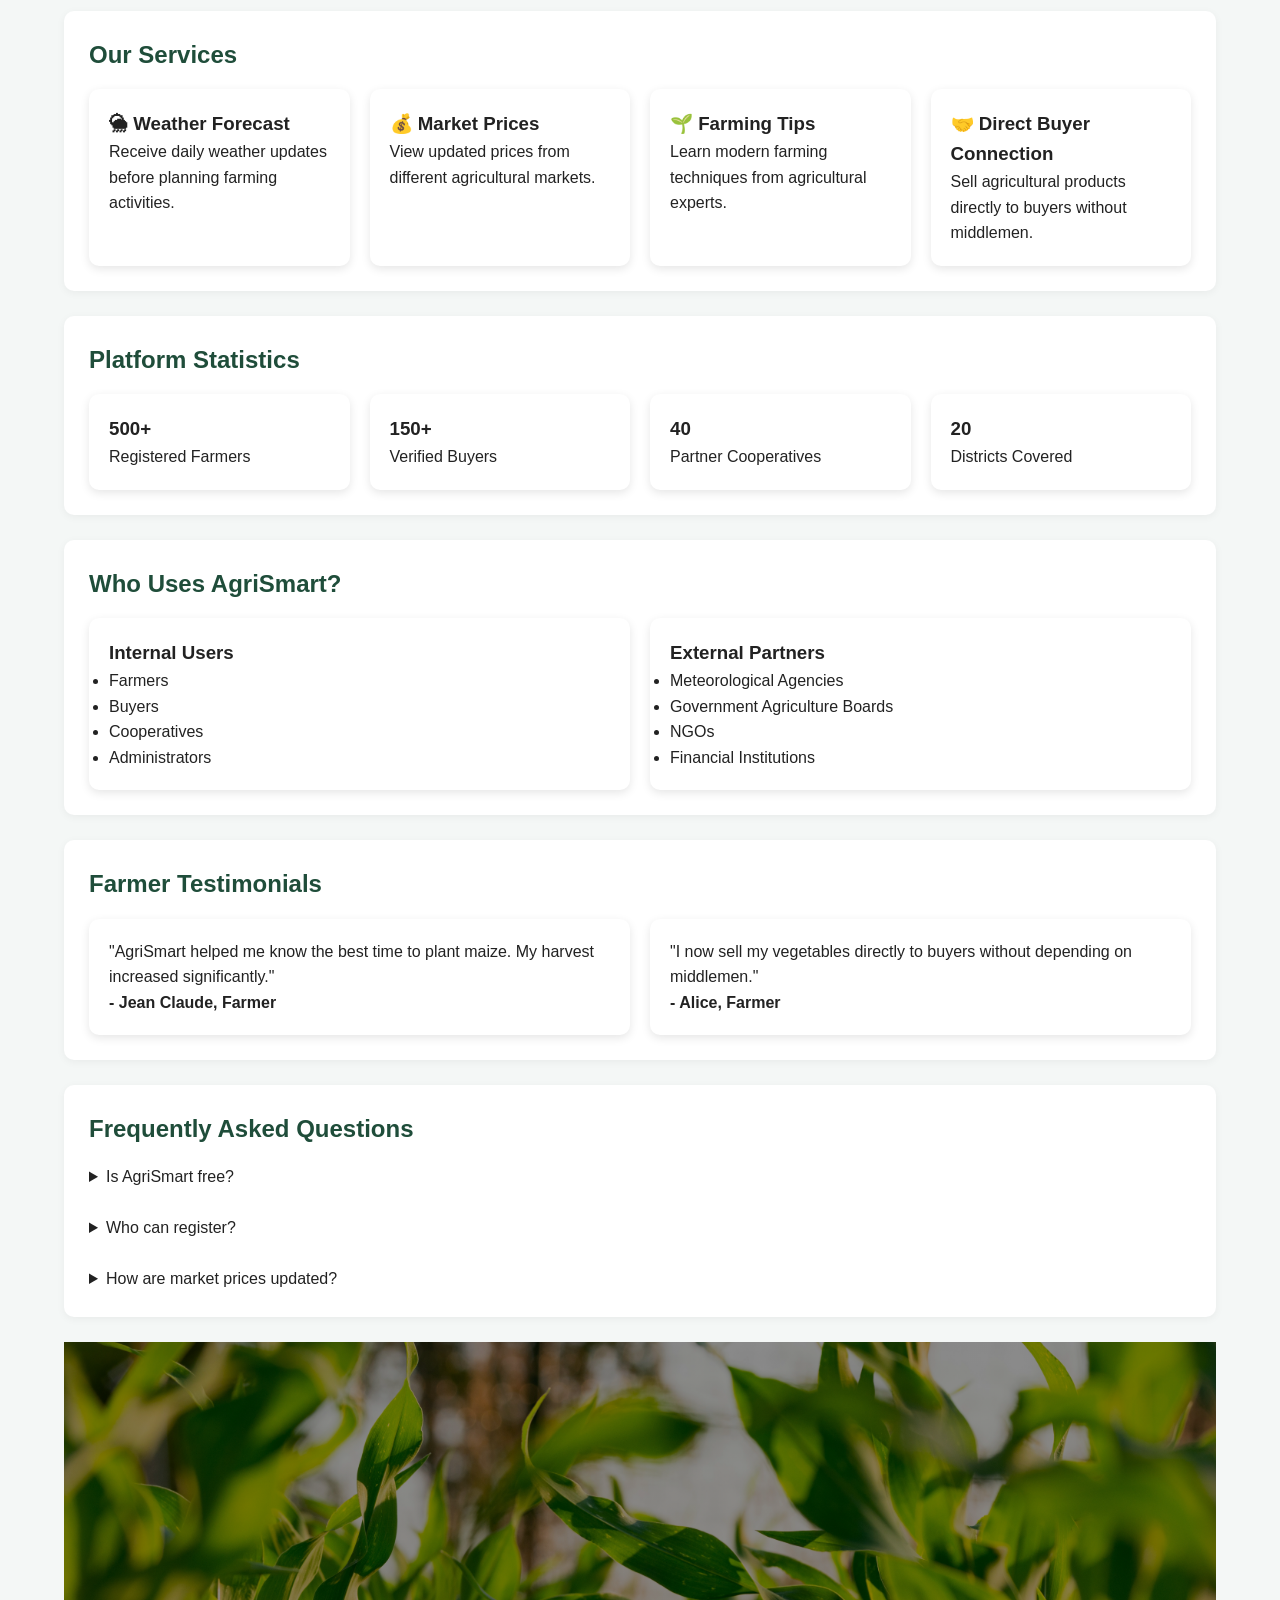
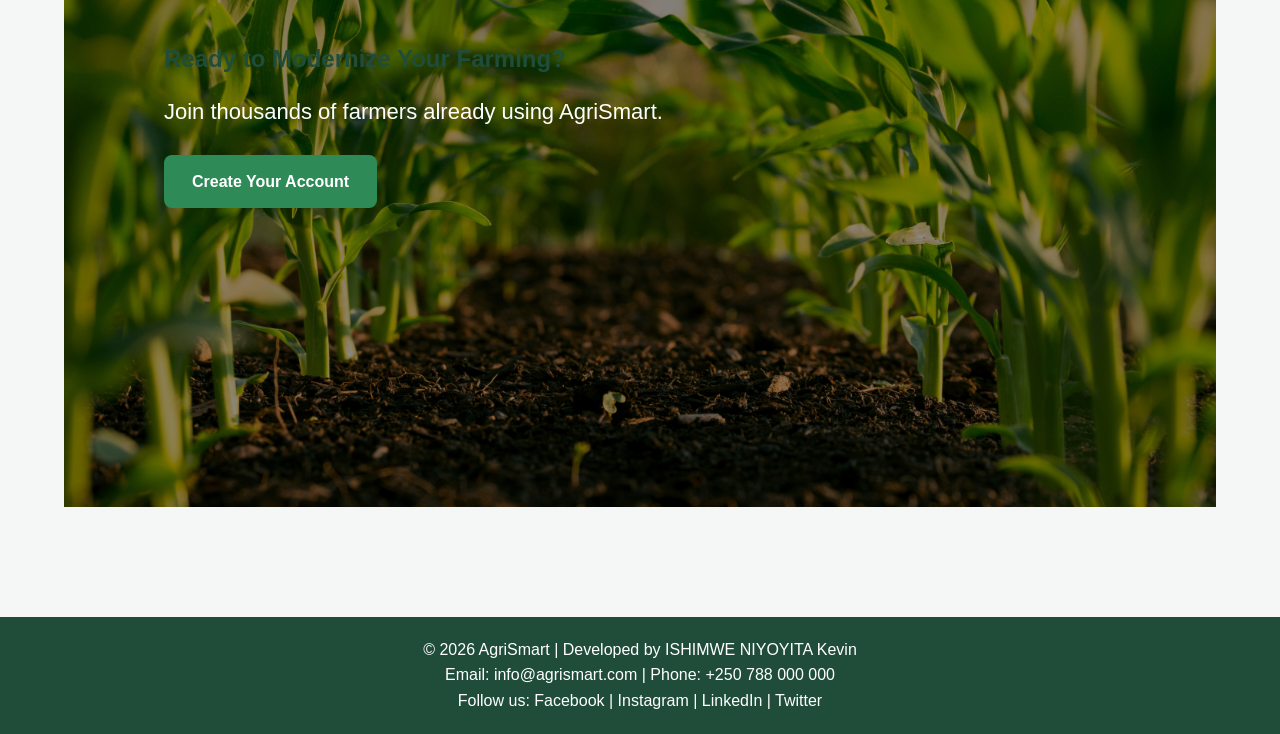
==== commit b5149285: "Remove section title for services Removed section title for 'Our Services'." ====
--- a/index.html
+++ b/index.html
@@ -125,10 +125,6 @@
 </div>
 
 </section>
-<div class="section-title">
-    <span>OUR SERVICES</span>
-    <h2>What We Offer</h2>
-</div>
 
 <section class="content-section">
 
@@ -420,4 +416,4 @@
 <script src="script.js"></script>
 
 </body>
-</html>+</html>
